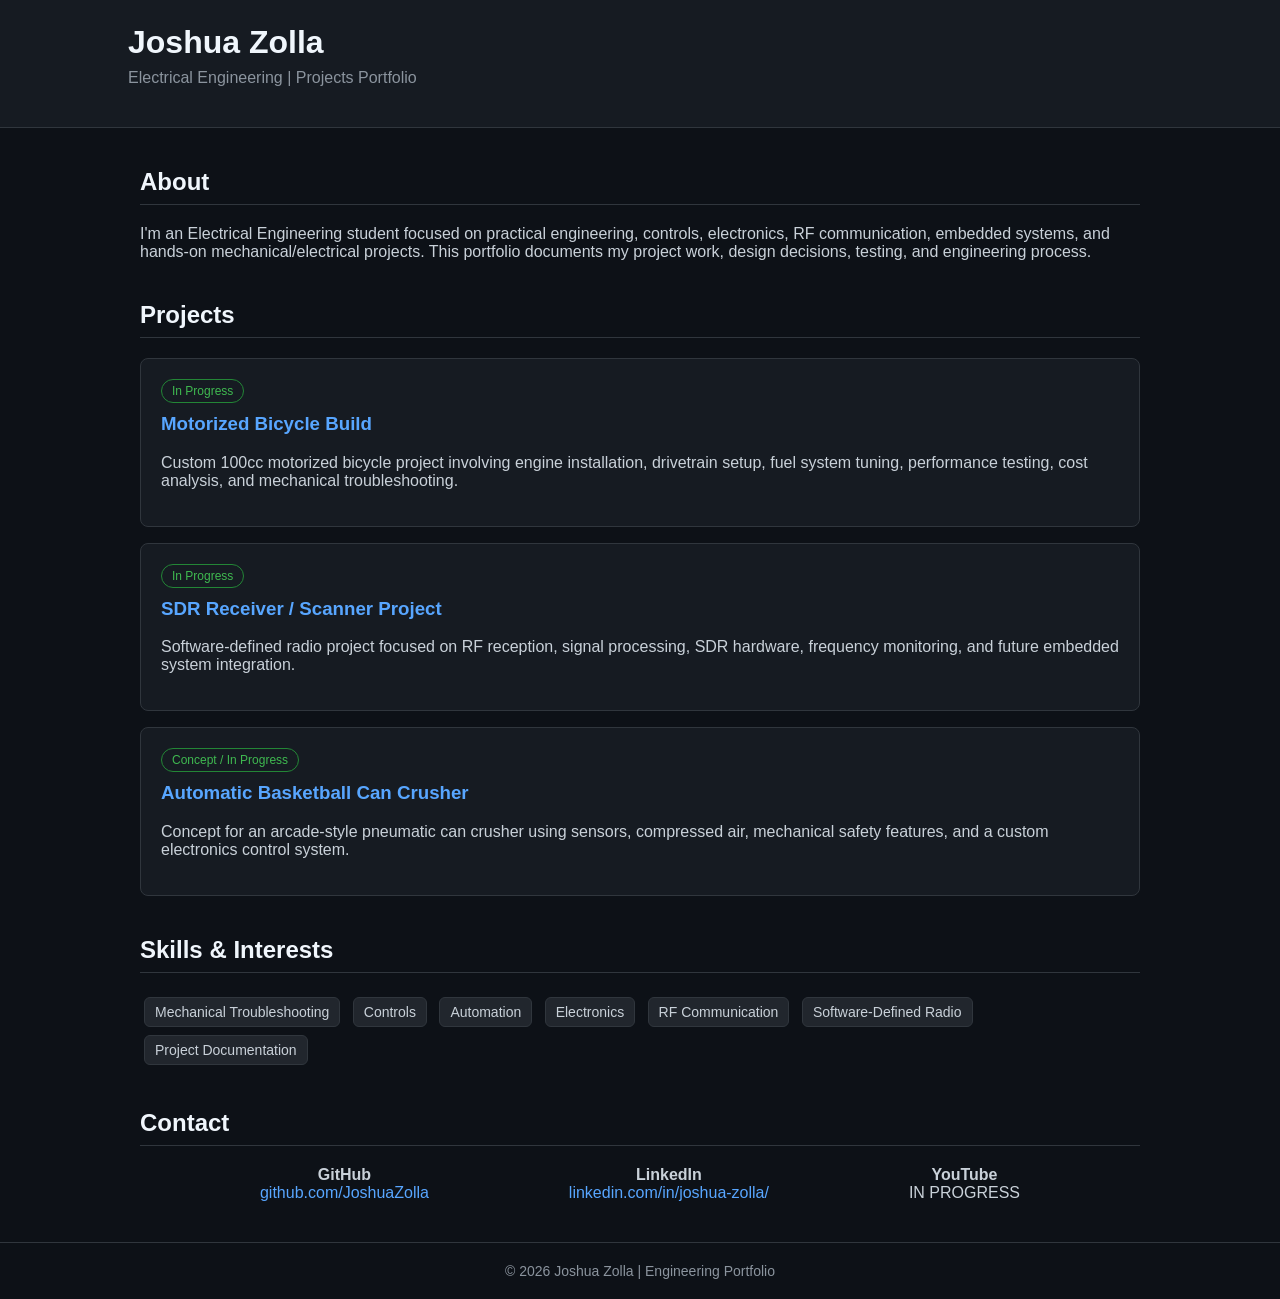
==== index.html @ 92725c80 "Correct footer name from 'Josh' to 'Joshua'" ====
<!DOCTYPE html>

<html lang="en">
<head>
  <meta charset="UTF-8" />
  <meta name="viewport" content="width=device-width, initial-scale=1.0" />
  <title>Joshua Zolla | Engineering Portfolio</title>

  <style>
    body {
      margin: 0;
      font-family: -apple-system, BlinkMacSystemFont, "Segoe UI", Helvetica, Arial, sans-serif;
      background-color: #0d1117;
      color: #c9d1d9;
    }

    header {
      background-color: #161b22;
      border-bottom: 1px solid #30363d;
      padding: 24px 10%;
    }

    header h1 {
      margin: 0;
      color: #f0f6fc;
      font-size: 32px;
    }

    header p {
      margin-top: 8px;
      color: #8b949e;
      font-size: 16px;
    }

    main {
      max-width: 1000px;
      margin: 40px auto;
      padding: 0 20px;
    }

    section {
      margin-bottom: 40px;
    }

    h2 {
      color: #f0f6fc;
      border-bottom: 1px solid #30363d;
      padding-bottom: 8px;
    }

    .card {
      background-color: #161b22;
      border: 1px solid #30363d;
      border-radius: 8px;
      padding: 20px;
      margin-bottom: 16px;
    }

    .card h3 {
      margin-top: 0;
      color: #58a6ff;
    }

    .tag {
      display: inline-block;
      border: 1px solid #238636;
      color: #3fb950;
      border-radius: 20px;
      padding: 4px 10px;
      font-size: 12px;
      margin-bottom: 10px;
    }

    .skills span {
      display: inline-block;
      background-color: #21262d;
      border: 1px solid #30363d;
      border-radius: 6px;
      padding: 6px 10px;
      margin: 4px;
      color: #c9d1d9;
      font-size: 14px;
    }

    a {
      color: #58a6ff;
      text-decoration: none;
    }

    a:hover {
      text-decoration: underline;
    }

    footer {
      border-top: 1px solid #30363d;
      text-align: center;
      padding: 20px;
      color: #8b949e;
      font-size: 14px;
    }
  </style>

</head>

<body>

  <header>
    <h1>Joshua Zolla</h1>
    <p>Electrical Engineering | Projects Portfolio</p>
  </header>

  <main>


<section>
  <h2>About</h2>
  <p>
    I'm an Electrical Engineering student focused on practical engineering,
    controls, electronics, RF communication, embedded systems, and hands-on mechanical/electrical projects.
    This portfolio documents my project work, design decisions, testing, and engineering process.
  </p>
</section>

<section>
  <h2>Projects</h2>

  <div class="card">
    <span class="tag">In Progress</span>
    <h3><a href="projects/motorized-bicycle.html">Motorized Bicycle Build</a></h3>
    <p>
      Custom 100cc motorized bicycle project involving engine installation, drivetrain setup,
      fuel system tuning, performance testing, cost analysis, and mechanical troubleshooting.
    </p>
  </div>

  <div class="card">
    <span class="tag">In Progress</span>
    <h3>SDR Receiver / Scanner Project</h3>
    <p>
      Software-defined radio project focused on RF reception, signal processing,
      SDR hardware, frequency monitoring, and future embedded system integration.
    </p>
  </div>

  <div class="card">
    <span class="tag">Concept / In Progress</span>
    <h3>Automatic Basketball Can Crusher</h3>
    <p>
      Concept for an arcade-style pneumatic can crusher using sensors, compressed air,
      mechanical safety features, and a custom electronics control system.
    </p>
  </div>

</section>

<section>
  <h2>Skills & Interests</h2>
  <div class="skills">
    <span>Mechanical Troubleshooting</span>
    <span>Controls</span>
    <span>Automation</span>
    <span>Electronics</span>
    <span>RF Communication</span>
    <span>Software-Defined Radio</span>
    <span>Project Documentation</span>
  </div>
</section>

<section>
  <h2>Contact</h2>

  <div style="display: flex; justify-content: space-evenly; align-items: center; flex-wrap: wrap; gap: 20px; text-align: center; margin-top: 20px;">

    
<div>
  <strong>GitHub</strong><br>
  <a href="https://github.com/JoshuaZolla" target="_blank">
    github.com/JoshuaZolla
  </a>
</div>

<div>
  <strong>LinkedIn</strong><br>
  <a href="https://linkedin.com/in/joshua-zolla/" target="_blank">
    linkedin.com/in/joshua-zolla/
  </a>
</div>

<div>
  <strong>YouTube</strong><br>
  <span>IN PROGRESS</span>
</div>

  </div>
</section>

  </main>

  <footer>
    © 2026 Joshua Zolla | Engineering Portfolio
  </footer>

</body>
</html>
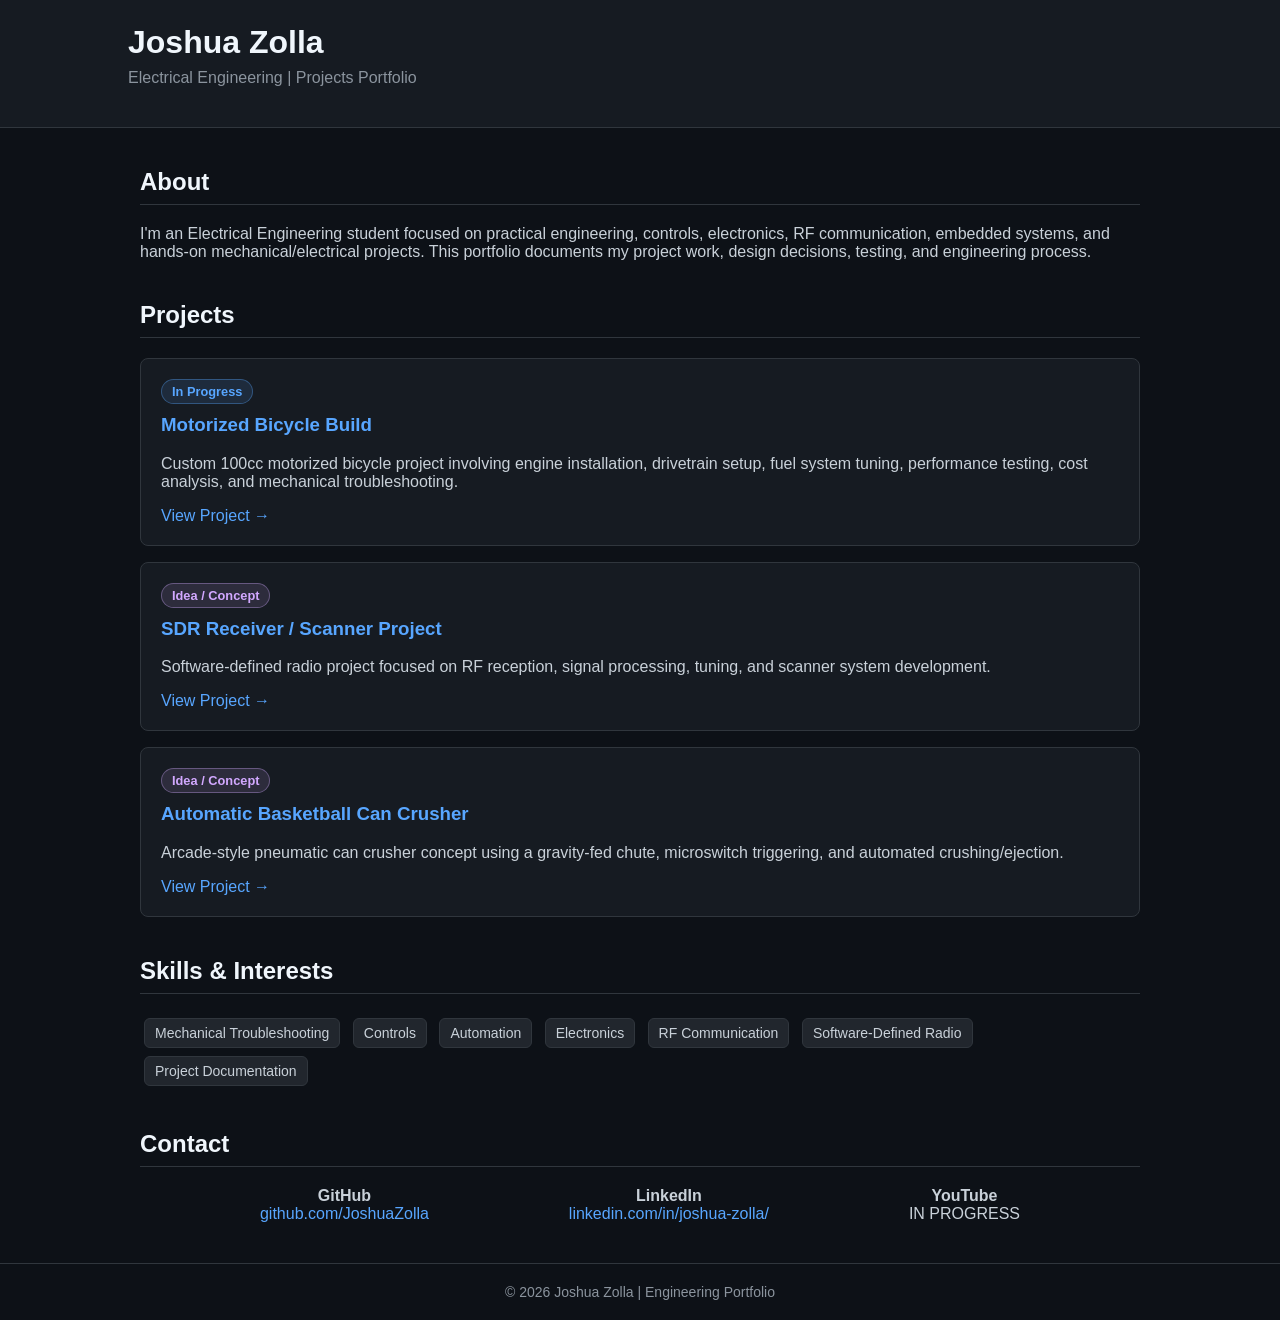
==== commit 67d2c01f: "Add project tags and update project descriptions" ====
--- a/index.html
+++ b/index.html
@@ -98,6 +98,34 @@
       color: #8b949e;
       font-size: 14px;
     }
+      .tag {
+  display: inline-block;
+  padding: 4px 10px;
+  margin-bottom: 10px;
+  border-radius: 999px;
+  font-size: 0.8rem;
+  font-weight: 600;
+  border: 1px solid;
+}
+
+.tag.idea {
+  color: #d2a8ff;
+  background-color: rgba(210, 168, 255, 0.12);
+  border-color: rgba(210, 168, 255, 0.35);
+}
+
+.tag.progress {
+  color: #58a6ff;
+  background-color: rgba(88, 166, 255, 0.12);
+  border-color: rgba(88, 166, 255, 0.35);
+}
+
+.tag.completed {
+  color: #3fb950;
+  background-color: rgba(63, 185, 80, 0.12);
+  border-color: rgba(63, 185, 80, 0.35);
+}
+    
   </style>
 
 </head>
@@ -125,30 +153,33 @@
   <h2>Projects</h2>
 
   <div class="card">
-    <span class="tag">In Progress</span>
-    <h3><a href="projects/motorized-bicycle.html">Motorized Bicycle Build</a></h3>
-    <p>
+      <span class="tag progress">In Progress</span>
+      <h3>Motorized Bicycle Build</h3>
+      <p>
       Custom 100cc motorized bicycle project involving engine installation, drivetrain setup,
       fuel system tuning, performance testing, cost analysis, and mechanical troubleshooting.
-    </p>
+      </p>
+      <a href="projects/motorized-bicycle.html">View Project →</a>
   </div>
 
   <div class="card">
-    <span class="tag">In Progress</span>
-    <h3>SDR Receiver / Scanner Project</h3>
-    <p>
+      <span class="tag idea">Idea / Concept</span>
+      <h3>SDR Receiver / Scanner Project</h3>
+      <p>
       Software-defined radio project focused on RF reception, signal processing,
-      SDR hardware, frequency monitoring, and future embedded system integration.
-    </p>
+      tuning, and scanner system development.
+      </p>
+      <a href="projects/sdr-scanner.html">View Project →</a>
   </div>
 
   <div class="card">
-    <span class="tag">Concept / In Progress</span>
-    <h3>Automatic Basketball Can Crusher</h3>
-    <p>
-      Concept for an arcade-style pneumatic can crusher using sensors, compressed air,
-      mechanical safety features, and a custom electronics control system.
-    </p>
+      <span class="tag idea">Idea / Concept</span>
+      <h3>Automatic Basketball Can Crusher</h3>
+      <p>
+      Arcade-style pneumatic can crusher concept using a gravity-fed chute,
+      microswitch triggering, and automated crushing/ejection.
+      </p>
+      <a href="projects/basketball-can-crusher.html">View Project →</a>
   </div>
 
 </section>
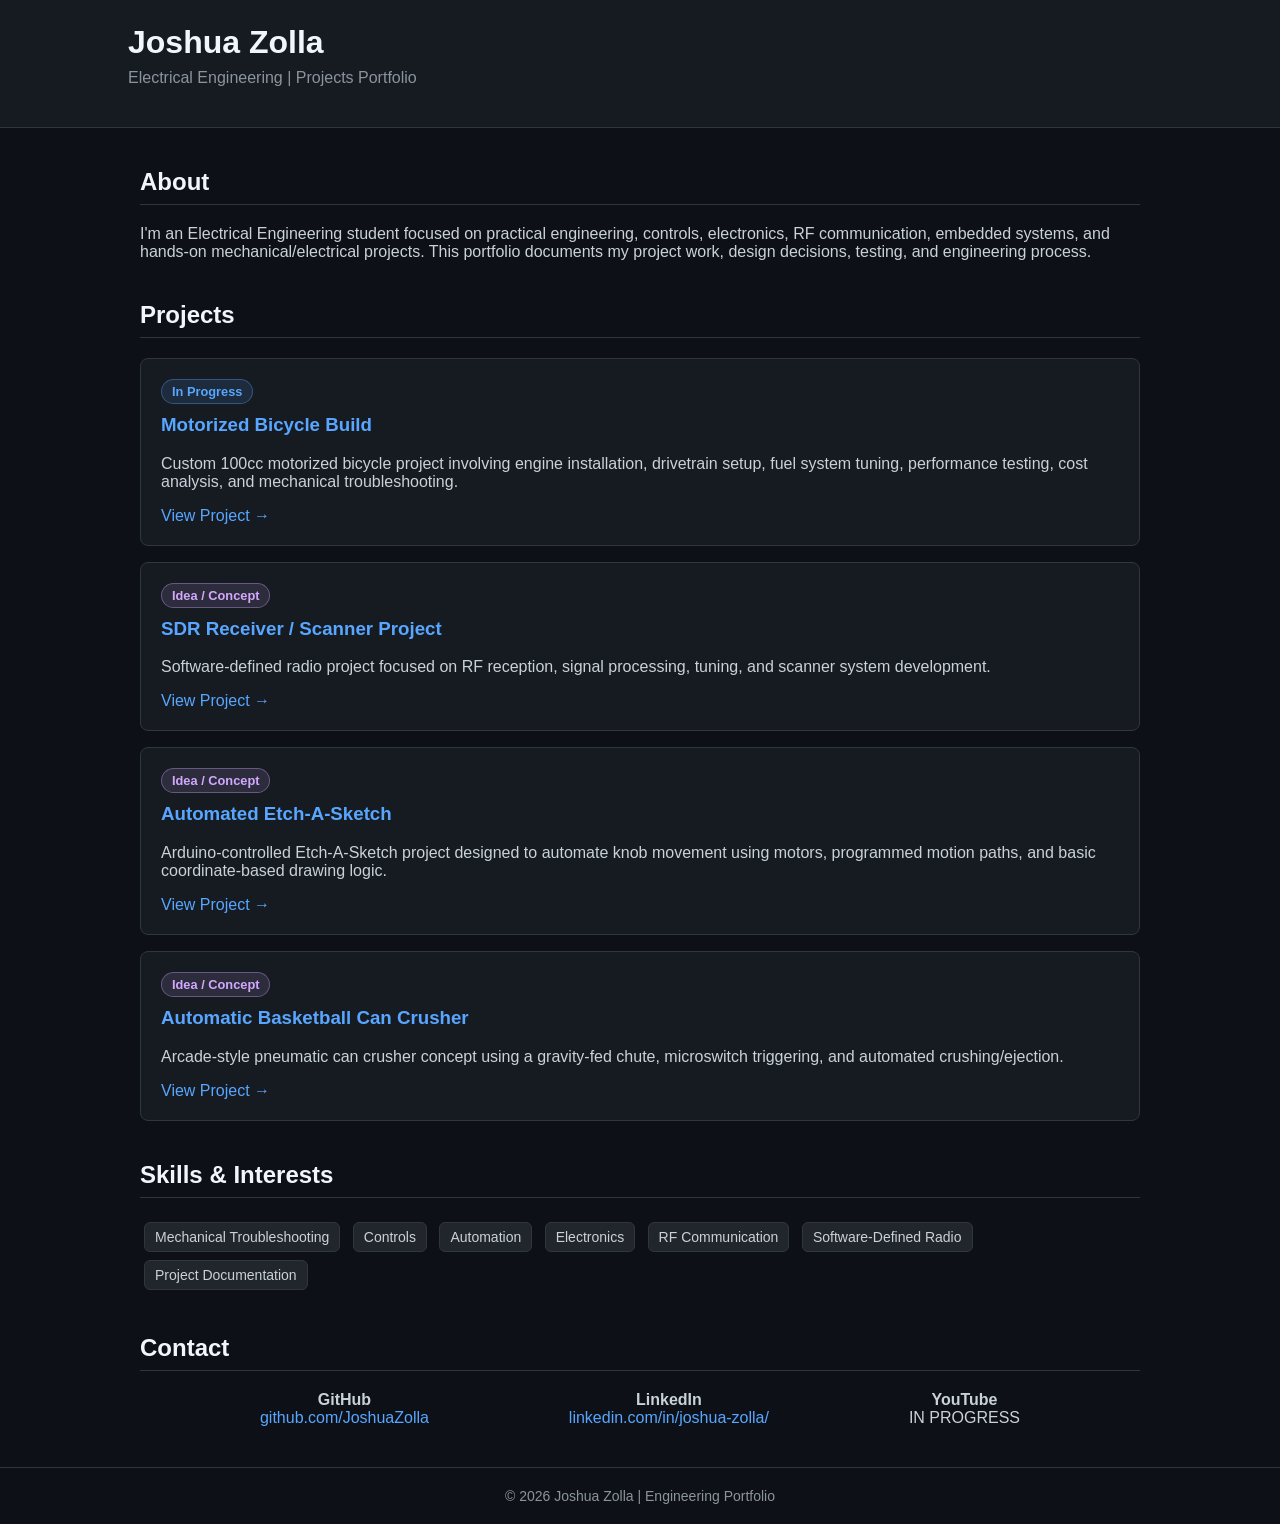
==== commit 9b0e7f01: "Add project: Automated Etch-A-Sketch Added a new project description for an Arduino-controlled Etch-" ====
--- a/index.html
+++ b/index.html
@@ -173,6 +173,16 @@
   </div>
 
   <div class="card">
+    <span class="tag idea">Idea / Concept</span>
+    <h3>Automated Etch-A-Sketch</h3>
+    <p>
+      Arduino-controlled Etch-A-Sketch project designed to automate knob movement
+      using motors, programmed motion paths, and basic coordinate-based drawing logic.
+    </p>
+    <a href="projects/automated-etch-a-sketch.html">View Project →</a>
+  </div>
+
+  <div class="card">
       <span class="tag idea">Idea / Concept</span>
       <h3>Automatic Basketball Can Crusher</h3>
       <p>
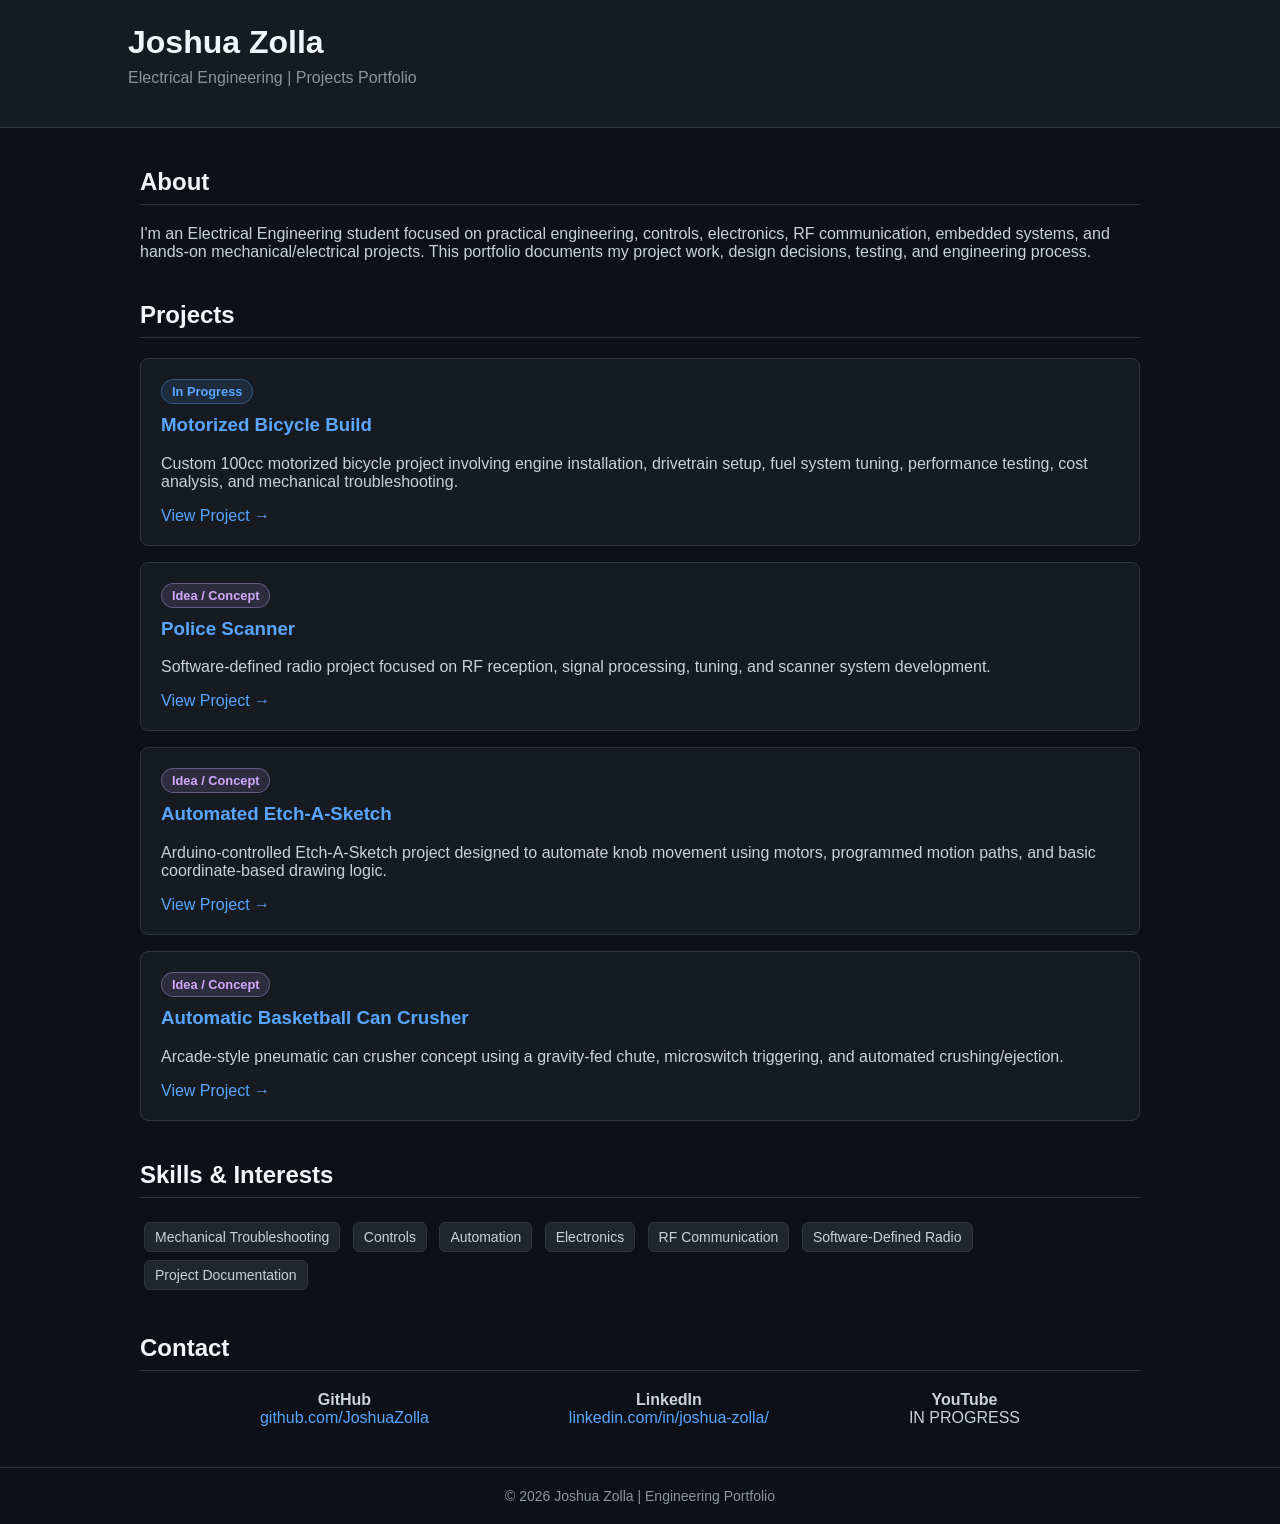
==== commit 0b68ce84: "Rename SDR Receiver project to Police Scanner" ====
--- a/index.html
+++ b/index.html
@@ -164,12 +164,12 @@
 
   <div class="card">
       <span class="tag idea">Idea / Concept</span>
-      <h3>SDR Receiver / Scanner Project</h3>
+      <h3>Police Scanner</h3>
       <p>
       Software-defined radio project focused on RF reception, signal processing,
       tuning, and scanner system development.
       </p>
-      <a href="projects/sdr-scanner.html">View Project →</a>
+      <a href="projects/police-scanner.html">View Project →</a>
   </div>
 
   <div class="card">
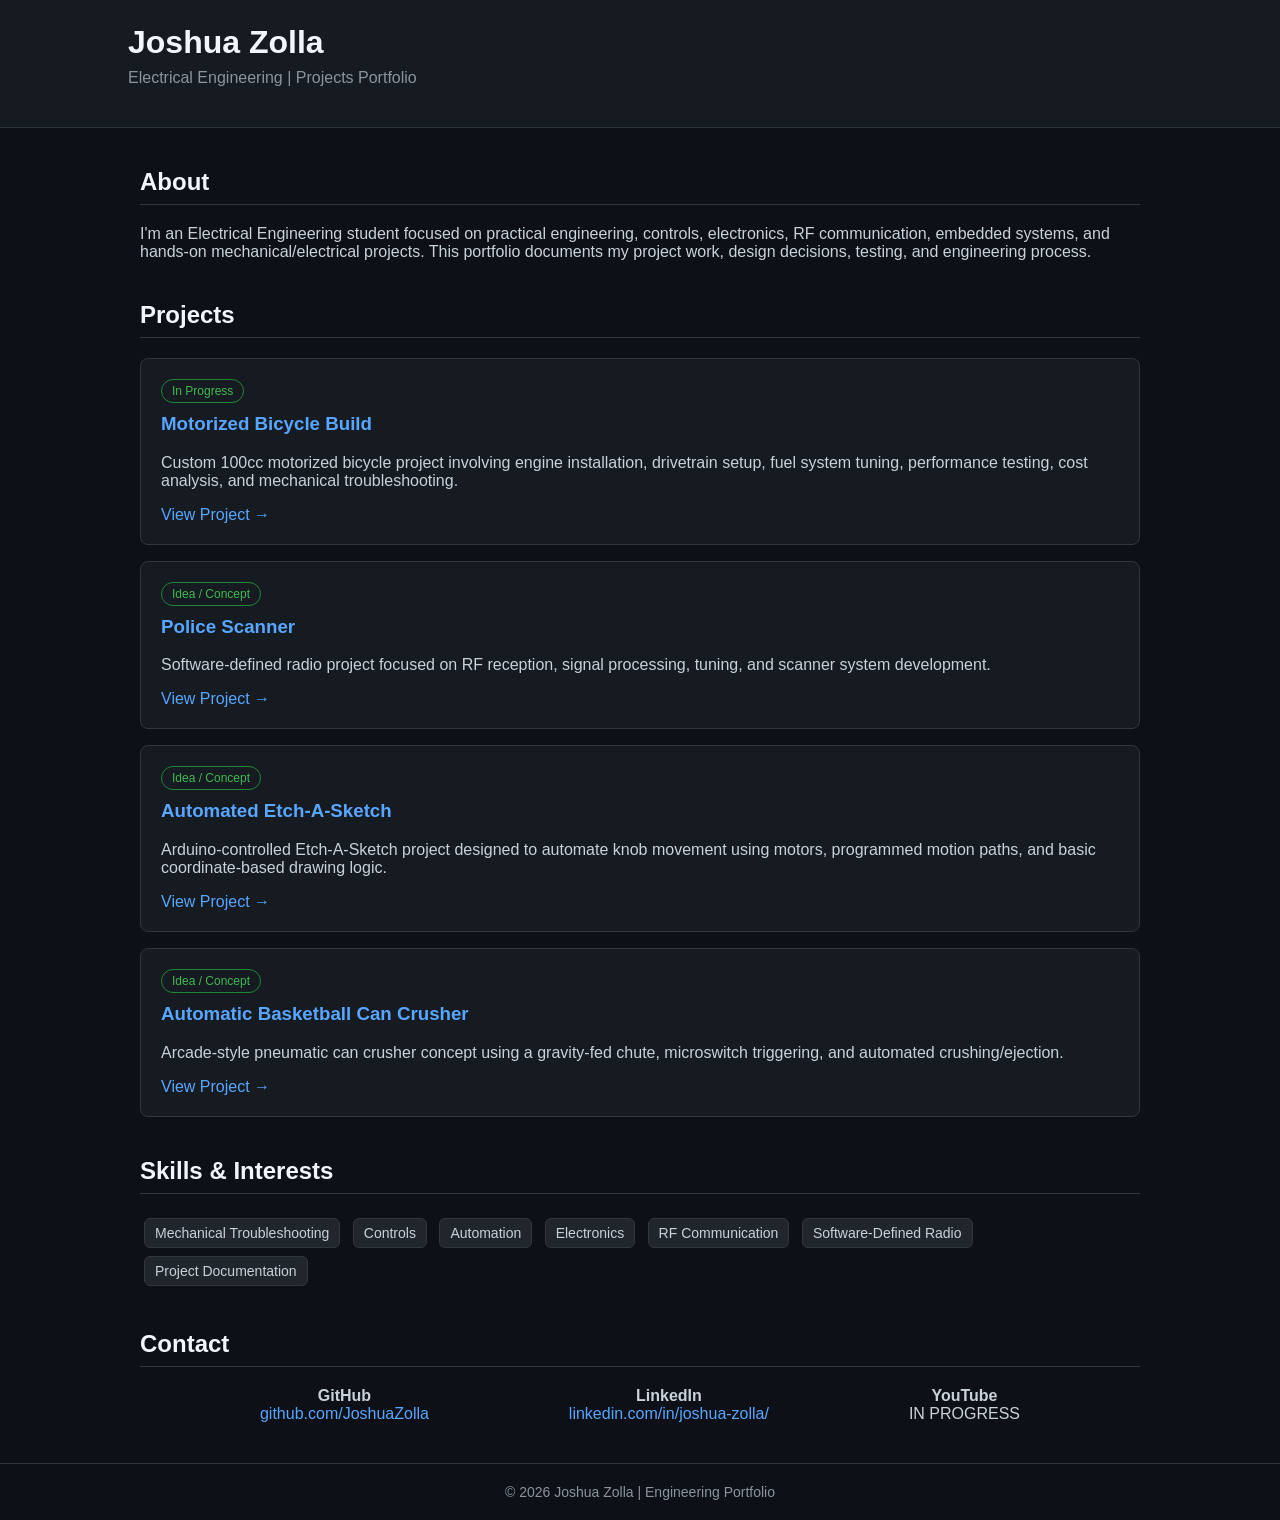
==== commit bc7f53cb: "Refactor tag styles in index.html Updated styles for tag classes and removed unused styles." ====
--- a/index.html
+++ b/index.html
@@ -98,32 +98,32 @@
       color: #8b949e;
       font-size: 14px;
     }
-      .tag {
+.tag {
   display: inline-block;
+  border: 1px solid #238636;
+  color: #3fb950;
+  border-radius: 20px;
   padding: 4px 10px;
+  font-size: 12px;
   margin-bottom: 10px;
-  border-radius: 999px;
-  font-size: 0.8rem;
-  font-weight: 600;
-  border: 1px solid;
-}
-
-.tag.idea {
-  color: #d2a8ff;
-  background-color: rgba(210, 168, 255, 0.12);
-  border-color: rgba(210, 168, 255, 0.35);
-}
-
+}
+
+/* Green - In Progress */
 .tag.progress {
+  border-color: #238636;
+  color: #3fb950;
+}
+
+/* Yellow - Idea / Concept */
+.tag.concept {
+  border-color: #9e6a03;
+  color: #f2cc60;
+}
+
+/* Blue - Completed */
+.tag.completed {
+  border-color: #1f6feb;
   color: #58a6ff;
-  background-color: rgba(88, 166, 255, 0.12);
-  border-color: rgba(88, 166, 255, 0.35);
-}
-
-.tag.completed {
-  color: #3fb950;
-  background-color: rgba(63, 185, 80, 0.12);
-  border-color: rgba(63, 185, 80, 0.35);
 }
     
   </style>
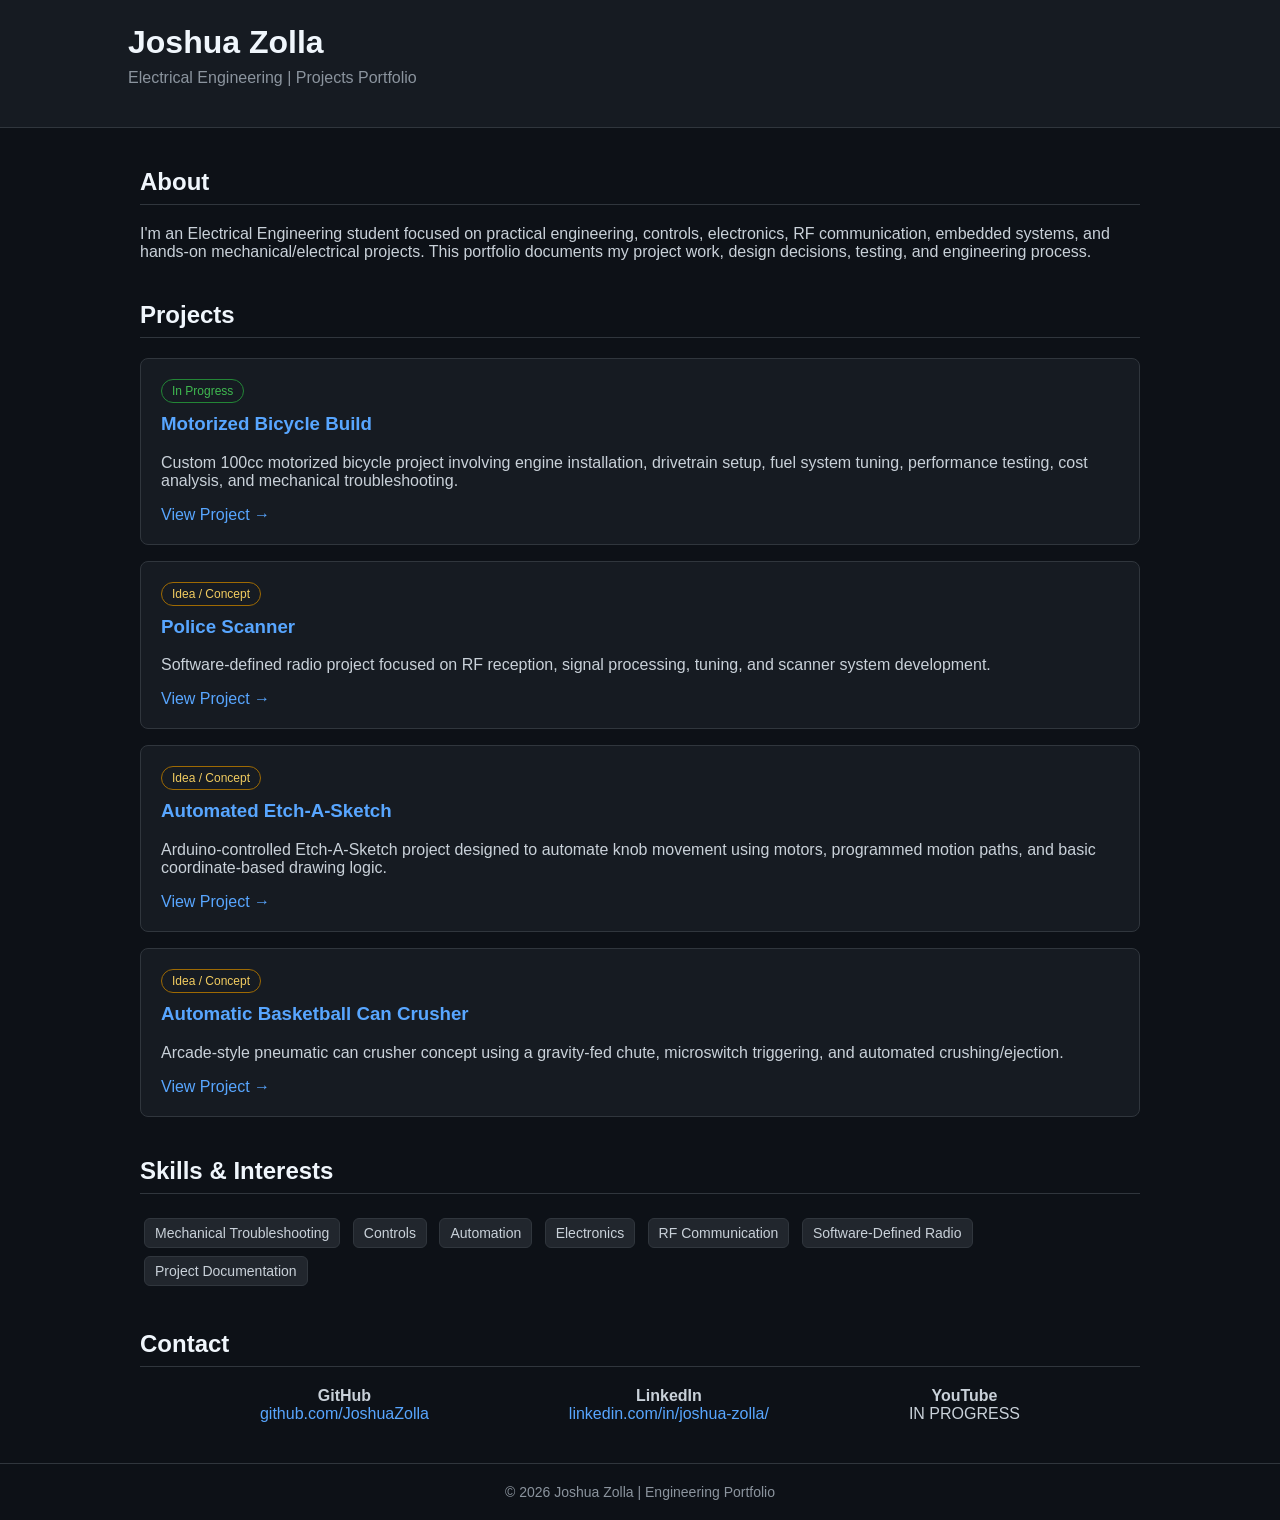
==== commit 0852334f: "Update tag class from 'idea' to 'concept'" ====
--- a/index.html
+++ b/index.html
@@ -163,7 +163,7 @@
   </div>
 
   <div class="card">
-      <span class="tag idea">Idea / Concept</span>
+      <span class="tag concept">Idea / Concept</span>
       <h3>Police Scanner</h3>
       <p>
       Software-defined radio project focused on RF reception, signal processing,
@@ -173,7 +173,7 @@
   </div>
 
   <div class="card">
-    <span class="tag idea">Idea / Concept</span>
+    <span class="tag concept">Idea / Concept</span>
     <h3>Automated Etch-A-Sketch</h3>
     <p>
       Arduino-controlled Etch-A-Sketch project designed to automate knob movement
@@ -183,7 +183,7 @@
   </div>
 
   <div class="card">
-      <span class="tag idea">Idea / Concept</span>
+      <span class="tag concept">Idea / Concept</span>
       <h3>Automatic Basketball Can Crusher</h3>
       <p>
       Arcade-style pneumatic can crusher concept using a gravity-fed chute,
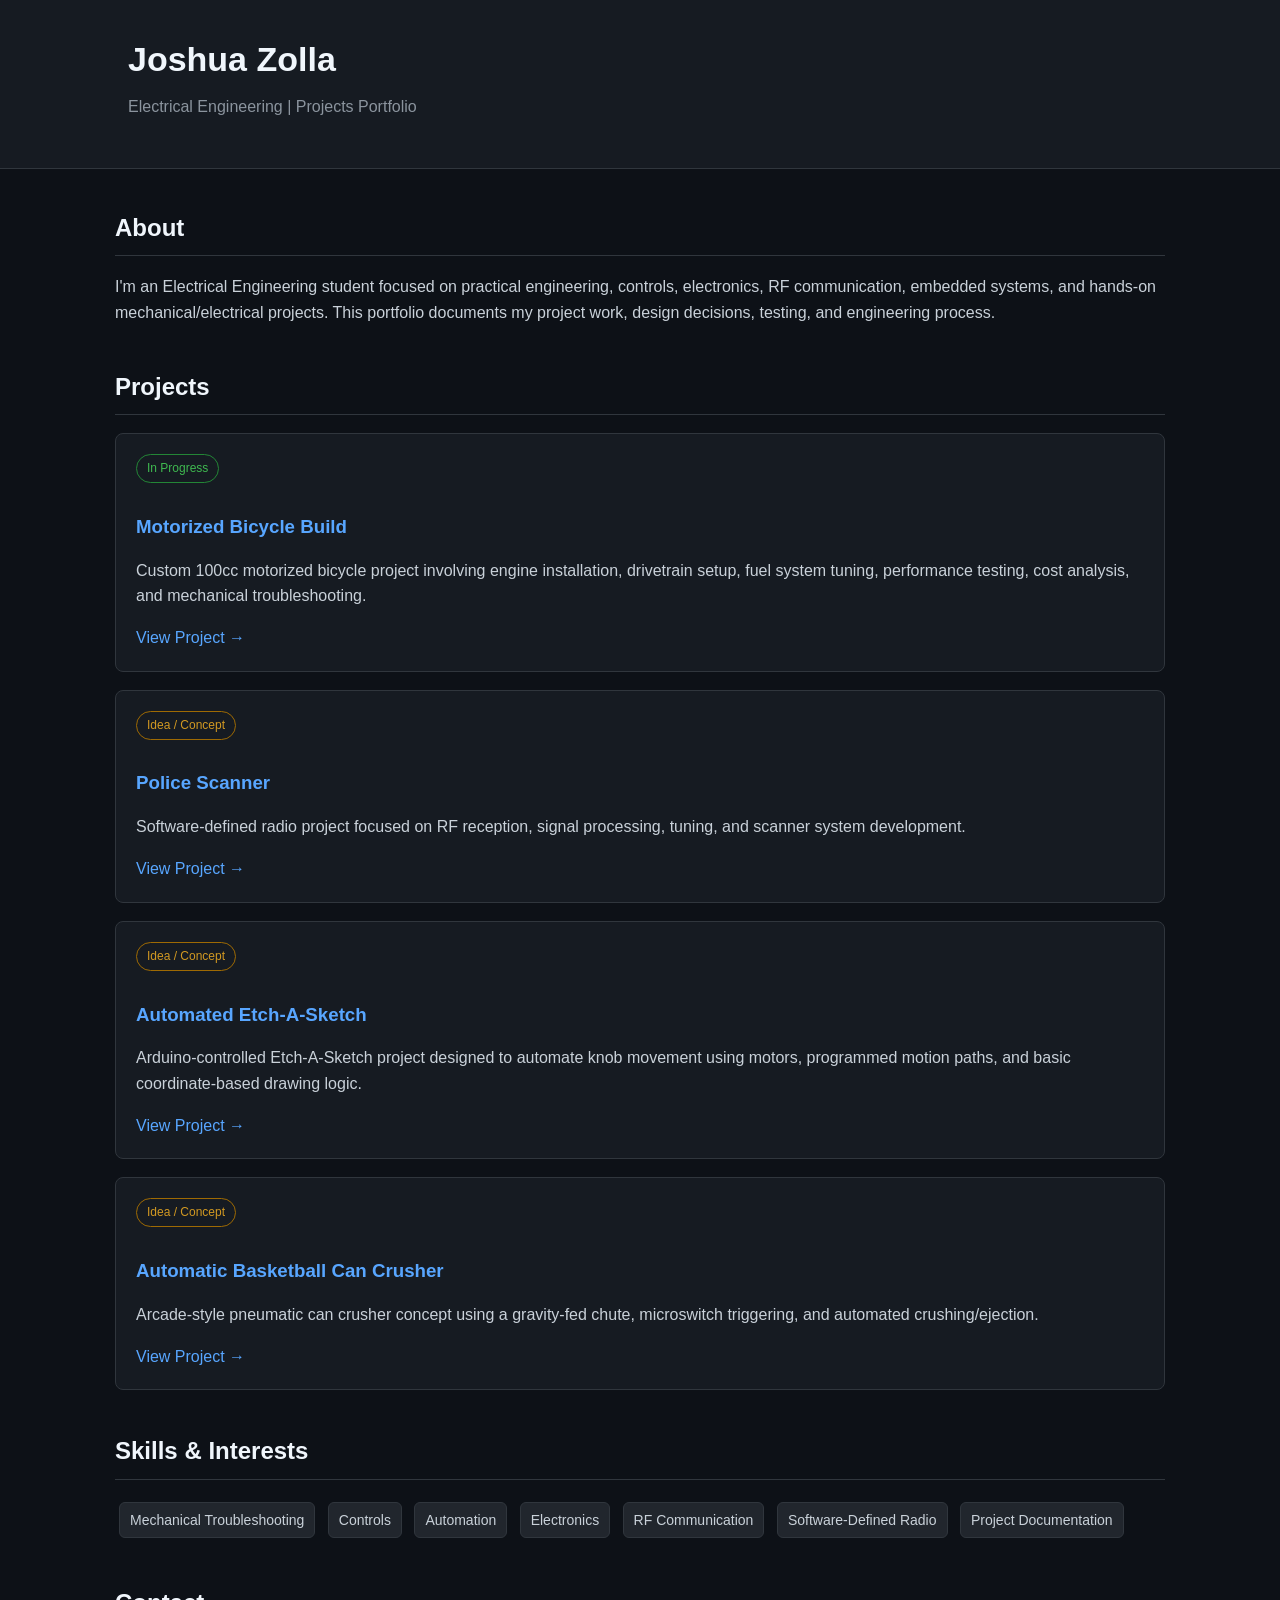
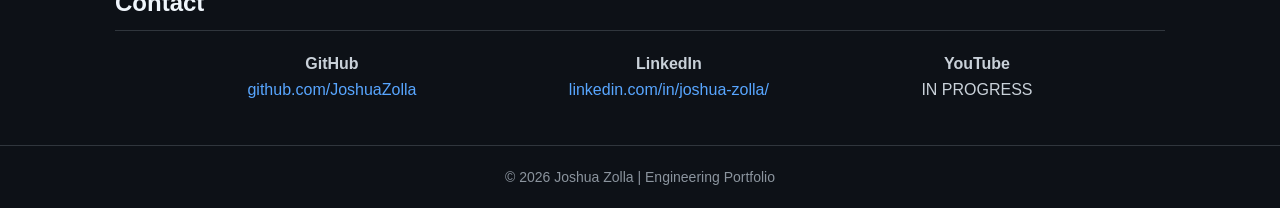
==== commit 077f6e48: "Remove inline CSS styles from index.html Removed inline CSS styles from index.html." ====
--- a/index.html
+++ b/index.html
@@ -5,128 +5,7 @@
   <meta charset="UTF-8" />
   <meta name="viewport" content="width=device-width, initial-scale=1.0" />
   <title>Joshua Zolla | Engineering Portfolio</title>
-
-  <style>
-    body {
-      margin: 0;
-      font-family: -apple-system, BlinkMacSystemFont, "Segoe UI", Helvetica, Arial, sans-serif;
-      background-color: #0d1117;
-      color: #c9d1d9;
-    }
-
-    header {
-      background-color: #161b22;
-      border-bottom: 1px solid #30363d;
-      padding: 24px 10%;
-    }
-
-    header h1 {
-      margin: 0;
-      color: #f0f6fc;
-      font-size: 32px;
-    }
-
-    header p {
-      margin-top: 8px;
-      color: #8b949e;
-      font-size: 16px;
-    }
-
-    main {
-      max-width: 1000px;
-      margin: 40px auto;
-      padding: 0 20px;
-    }
-
-    section {
-      margin-bottom: 40px;
-    }
-
-    h2 {
-      color: #f0f6fc;
-      border-bottom: 1px solid #30363d;
-      padding-bottom: 8px;
-    }
-
-    .card {
-      background-color: #161b22;
-      border: 1px solid #30363d;
-      border-radius: 8px;
-      padding: 20px;
-      margin-bottom: 16px;
-    }
-
-    .card h3 {
-      margin-top: 0;
-      color: #58a6ff;
-    }
-
-    .tag {
-      display: inline-block;
-      border: 1px solid #238636;
-      color: #3fb950;
-      border-radius: 20px;
-      padding: 4px 10px;
-      font-size: 12px;
-      margin-bottom: 10px;
-    }
-
-    .skills span {
-      display: inline-block;
-      background-color: #21262d;
-      border: 1px solid #30363d;
-      border-radius: 6px;
-      padding: 6px 10px;
-      margin: 4px;
-      color: #c9d1d9;
-      font-size: 14px;
-    }
-
-    a {
-      color: #58a6ff;
-      text-decoration: none;
-    }
-
-    a:hover {
-      text-decoration: underline;
-    }
-
-    footer {
-      border-top: 1px solid #30363d;
-      text-align: center;
-      padding: 20px;
-      color: #8b949e;
-      font-size: 14px;
-    }
-.tag {
-  display: inline-block;
-  border: 1px solid #238636;
-  color: #3fb950;
-  border-radius: 20px;
-  padding: 4px 10px;
-  font-size: 12px;
-  margin-bottom: 10px;
-}
-
-/* Green - In Progress */
-.tag.progress {
-  border-color: #238636;
-  color: #3fb950;
-}
-
-/* Yellow - Idea / Concept */
-.tag.concept {
-  border-color: #9e6a03;
-  color: #f2cc60;
-}
-
-/* Blue - Completed */
-.tag.completed {
-  border-color: #1f6feb;
-  color: #58a6ff;
-}
-    
-  </style>
+<link rel="stylesheet" href="../style.css">
 
 </head>
 
--- a/style.css
+++ b/style.css
@@ -0,0 +1,214 @@
+    body {
+      margin: 0;
+      font-family: -apple-system, BlinkMacSystemFont, "Segoe UI", Helvetica, Arial, sans-serif;
+      background-color: #0d1117;
+      color: #c9d1d9;
+      line-height: 1.6;
+    }
+
+    header {
+      background-color: #161b22;
+      border-bottom: 1px solid #30363d;
+      padding: 32px 10%;
+    }
+
+    header h1 {
+      margin: 0;
+      color: #f0f6fc;
+      font-size: 34px;
+    }
+
+    header p {
+      margin-top: 8px;
+      color: #8b949e;
+      font-size: 16px;
+    }
+
+    main {
+      max-width: 1050px;
+      margin: 40px auto;
+      padding: 0 20px;
+    }
+
+    section {
+      margin-bottom: 42px;
+    }
+
+    h2 {
+      color: #f0f6fc;
+      border-bottom: 1px solid #30363d;
+      padding-bottom: 8px;
+      margin-bottom: 18px;
+    }
+
+    h3 {
+      color: #58a6ff;
+      margin-bottom: 8px;
+    }
+
+    a {
+      color: #58a6ff;
+      text-decoration: none;
+    }
+
+    a:hover {
+      text-decoration: underline;
+    }
+
+    .back-link {
+      display: inline-block;
+      margin-bottom: 20px;
+      color: #58a6ff;
+    }
+
+    .card {
+      background-color: #161b22;
+      border: 1px solid #30363d;
+      border-radius: 8px;
+      padding: 20px;
+      margin-bottom: 18px;
+    }
+
+    .tag {
+  display: inline-block;
+  border: 1px solid #238636;
+  color: #3fb950;
+  border-radius: 20px;
+  padding: 4px 10px;
+  font-size: 12px;
+  margin-bottom: 10px;
+}
+
+/* Green */
+.tag.progress {
+  border-color: #238636;
+  color: #3fb950;
+}
+
+/* Yellow */
+.tag.concept {
+  border-color: #9e6a03;
+  color: #d29922;
+}
+
+/* Blue */
+.tag.completed {
+  border-color: #1f6feb;
+  color: #58a6ff;
+}
+
+    .warning-tag {
+      display: inline-block;
+      border: 1px solid #9e6a03;
+      color: #d29922;
+      border-radius: 20px;
+      padding: 4px 10px;
+      font-size: 12px;
+      margin-bottom: 10px;
+    }
+
+    .grid {
+      display: grid;
+      grid-template-columns: repeat(auto-fit, minmax(220px, 1fr));
+      gap: 16px;
+    }
+
+    .stat {
+      background-color: #161b22;
+      border: 1px solid #30363d;
+      border-radius: 8px;
+      padding: 18px;
+    }
+
+    .stat strong {
+      display: block;
+      color: #f0f6fc;
+      font-size: 22px;
+      margin-bottom: 4px;
+    }
+
+    .stat span {
+      color: #8b949e;
+      font-size: 14px;
+    }
+
+    ul {
+      padding-left: 22px;
+    }
+
+    table {
+      width: 100%;
+      border-collapse: collapse;
+      margin-top: 12px;
+    }
+
+    th, td {
+      border: 1px solid #30363d;
+      padding: 10px;
+      text-align: left;
+    }
+
+    th {
+      background-color: #161b22;
+      color: #f0f6fc;
+    }
+
+    td {
+      color: #c9d1d9;
+    }
+
+    .calc {
+      background-color: #0d1117;
+      border: 1px solid #30363d;
+      border-radius: 8px;
+      padding: 18px;
+      margin-bottom: 18px;
+    }
+
+    .calc pre {
+      white-space: pre-wrap;
+      overflow-x: auto;
+      background-color: #161b22;
+      border: 1px solid #30363d;
+      border-radius: 8px;
+      padding: 16px;
+      color: #c9d1d9;
+      font-size: 14px;
+      line-height: 1.5;
+    }
+
+    .skills span {
+      display: inline-block;
+      background-color: #21262d;
+      border: 1px solid #30363d;
+      border-radius: 6px;
+      padding: 6px 10px;
+      margin: 4px;
+      color: #c9d1d9;
+      font-size: 14px;
+    }
+
+    .media-placeholder {
+      border: 2px dashed #30363d;
+      border-radius: 8px;
+      padding: 36px;
+      text-align: center;
+      color: #8b949e;
+      background-color: #0d1117;
+      margin-bottom: 18px;
+    }
+
+    .media-placeholder strong {
+      display: block;
+      color: #f0f6fc;
+      margin-bottom: 8px;
+      font-size: 18px;
+    }
+
+    footer {
+      border-top: 1px solid #30363d;
+      text-align: center;
+      padding: 20px;
+      color: #8b949e;
+      font-size: 14px;
+    }
